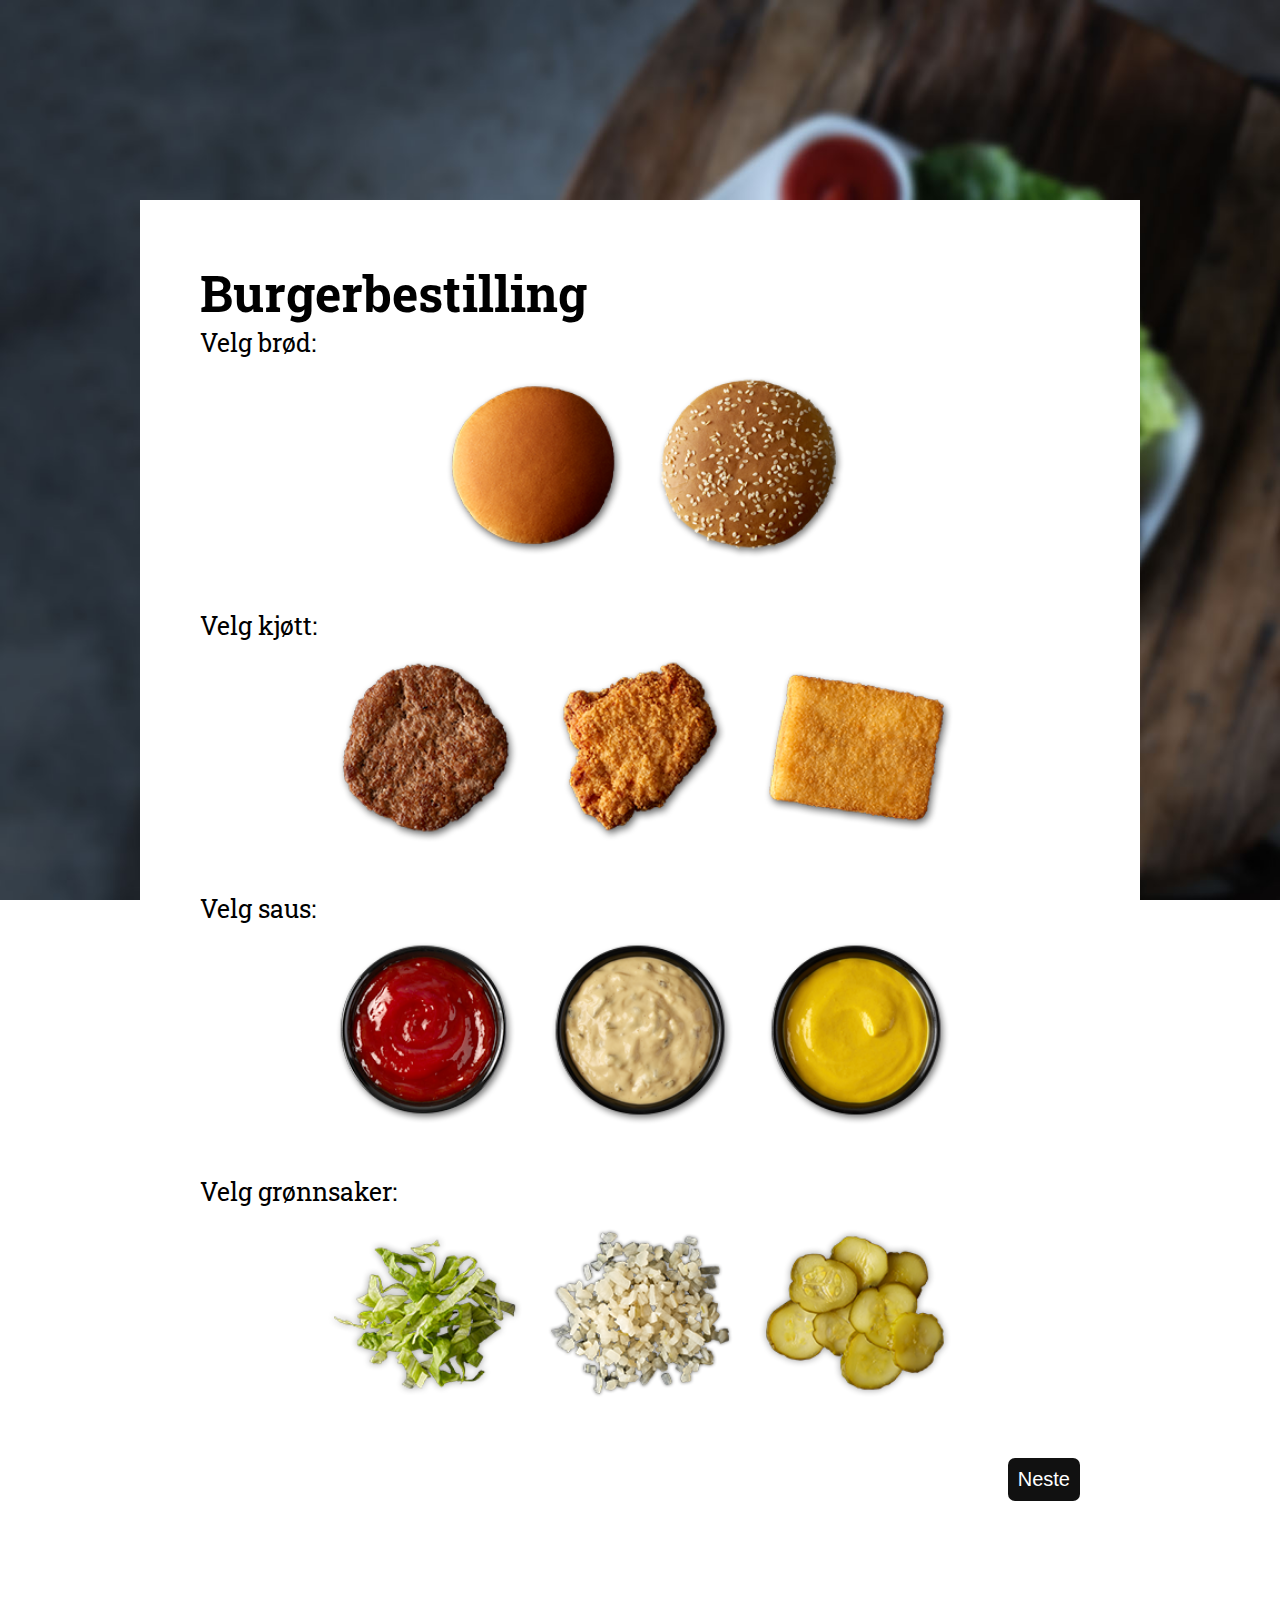
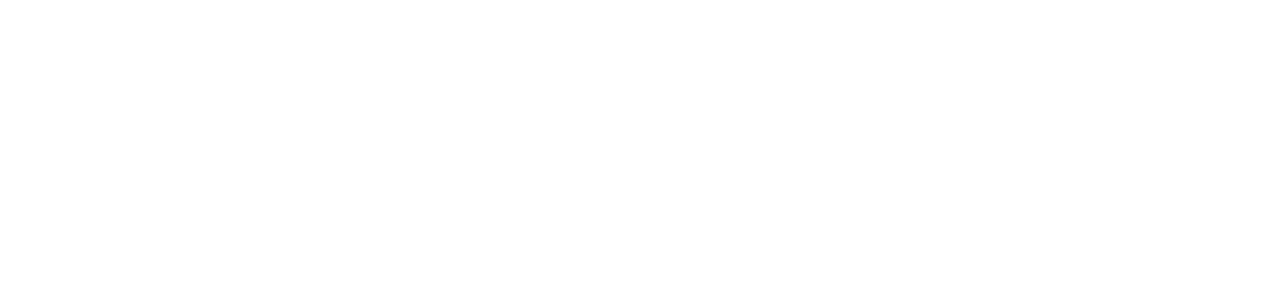
==== bestilling.html @ 9da6321b "Update" ====
<!DOCTYPE html>
<html lang="no">
  <head>
    <title>Bestilling</title>
    <meta charset="utf-8">
    <link rel="Stylesheet" type="text/css" href="css/navbarfooterstyle.css">
    <link rel="Stylesheet" type="text/css" href="css/style.css">
    <link rel="Stylesheet" type="text/css" href="css/bestillingstyle.css">
    <link rel="apple-touch-icon" sizes="180x180" href="img/favicons/apple-touch-icon.png">
    <link rel="icon" type="image/png" sizes="32x32" href="img/favicons/favicon-32x32.png">
    <link rel="icon" type="image/png" sizes="16x16" href="img/favicons/favicon-16x16.png">
    <link rel="manifest" href="img/favicons/site.webmanifest">
    <link rel="mask-icon" href="img/favicons/safari-pinned-tab.svg" color="#5bbad5">
    <link rel="shortcut icon" href="img/favicons/favicon.ico">
    <meta name="msapplication-TileColor" content="#2b5797">
    <meta name="msapplication-config" content="img/favicons/browserconfig.xml">
    <meta name="theme-color" content="#133567">
    <link id="navbarImport" rel="import" href="navbar.html">
    <link id="footerImport" rel="import" href="footer.html">
  </head>
  <body>
    <div id="holder">
      <div id="body">
        <div id="main">
          <h1>Burgerbestilling</h1>
          <div id="side1">
            <!-- Her velges brød -->
            <p>Velg brød:</p>
            <div class="menu">
              <label for="fint">
                <input id="fint" class="input" value="fint brød" type="radio" name="bun">
                <img src="img/bestilling/fint.png" alt="Fint brød">
              </label>
              <label for="grovt">
                <input id="grovt" class="input" value="grovt brød" type="radio" name="bun">
                <img src="img/bestilling/grovt.png" alt="Grovt brød">
              </label>
            </div>
            <br>
            <!-- Her velges kjøtt -->
            <p>Velg kjøtt:</p>
            <div class="menu">
              <label for="beef">
                <input id="beef" class="input" value="biff" type="radio" name="meat">
                <img src="img/bestilling/biff.png" alt="Biff">
              </label>
              <label for="kylling">
                <input id="kylling" class="input" value="kylling" type="radio" name="meat">
                <img src="img/bestilling/kylling.png" alt="Kylling">
              </label>
              <label for="fisk">
                <input id="fisk" class="input" value="fisk" type="radio" name="meat">
                <img src="img/bestilling/fisk.png" alt="Fisk">
              </label>
            </div>
            <br>
            <!-- Her velges saus -->
            <p>Velg saus:</p>
            <div class="menu">
              <label for="ketchup">
                <input id="ketchup" class="input" value="ketchup" type="checkbox" name="sauce">
                <img src="img/bestilling/ketchup.png" alt="Ketchup">
              </label>
              <label for="mayo">
                <input id="mayo" class="input" value="majones" type="checkbox" name="sauce">
                <img src="img/bestilling/mayo.png" alt="Majones">
              </label>
              <label for="sennep">
                <input id="sennep" class="input" value="sennep" type="checkbox" name="sauce">
                <img src="img/bestilling/sennep.png" alt="Sennep">
              </label>
            </div>
            <br>
            <!-- Her velges grønnsaker -->
            <p>Velg grønnsaker:</p>
            <div class="menu">
              <label for="salat">
                <input id="salat" class="input" value="salat" type="checkbox" name="veg">
                <img src="img/bestilling/salat.png" alt="Salat">
              </label>
              <label for="løk">
                <input id="løk" class="input" value="løk" type="checkbox" name="veg">
                <img src="img/bestilling/lok.png" alt="Løk">
              </label>
              <label for="sylteagurk">
                <input id="sylteagurk" class="input" value="sylteagurk" type="checkbox" name="veg">
                <img src="img/bestilling/pickles.png" alt="Sylteagurk">
              </label>
            </div>
            <br>
            <input class="pageButtons" type="button" id="nextButton" value="Neste">
          </div>
          <div id="side2">
            <div id="kontaktinfo">
              <p>Navn:</p>
              <input type="text" id="navn"><br><br>
              <p>Telefonnummer:</p>
              <input type="number" id="tlf">
            </div>
            <br>
            <input class="pageButtons" type="button" id="previousButton" value="Tilbake">
            <input type="button" id="submitButton" value="Send bestilling">
          </div>
        </div>
        <div id="myModal" class="modal">
          <div class="modal-content">
            <div id="close"></div>
            <div id="divModal"></div>
          </div>
        </div>
      </div>
    </div>
    <script src="scripts/script.js"></script>
    <script src="scripts/bestilling.js"></script>
  </body>
</html>
---- css/navbarfooterstyle.css ----
#navbar {
  z-index: 1;
  position: fixed;
  width: 100%;
  background-color: #111111;
  color: white;
}

#navbar ul {
  width: 1000px;
  margin: 0 auto;
  padding: 0;
  text-align: justify;
  list-style: none;
  margin-bottom: -20px;
}

#navbar ul::after {
  content: "";
  display: inline-block;
  width: 100%;
}

#navbar ul li {
  display: inline-block;
  transition: all 0.5s ease;
  padding: 0 10px;
}

#navbar ul li a {
  transition: all 0.5s ease;
  font-size: 30px;
  color: white;
  text-decoration: none;
}

#navbar ul li a:hover {
  text-decoration: underline;
}

#navbar ul li img {
  margin: 0;
  vertical-align: middle;
  transition: all 0.5s ease;
  height: 140px;
  width: 140px;
  padding: 20px;
}

#navbar[class*="small"] ul li a {
  font-size: 20px;
}

#navbar[class*="small"] ul li img {
  width: 60px;
  height: 60px;
  padding: 20px;
}

#navbar[class*="toggled"] {
  top: 0;
}

#menu {
  transition: all 0.2s ease;
  z-index: 1;
  position: fixed;
  background-color: #111111;
  width: 100vw;
  pointer-events: none;
}

#menu img {
  display: none;
  float: left;
  width: 100px;
  height: 100px;
}

#menuButton {
  float: right;
  width: 100px;
  height: 100px;
  cursor: pointer;
  display: none;
  pointer-events: all;
}

#buttonTop {
  transition: all 0.5s ease;
  transform-origin: 50px 25px;
}

#buttonMid {
  transition: all 0.3s ease;
  opacity: 1;
}

#buttonBot {
  transition: all 0.5s ease;
  transform-origin: 50px 75px;
}

#menuButton[class*="toggled"] #buttonTop {
  transform: translateY(25px) rotate(135deg);
}

#menuButton[class*="toggled"] #buttonMid {
  opacity: 0;
}

footer {
  background-color: #111111;
  width: 100vw;
  position: absolute;
  bottom: 0;
  right: 0;
}

footer > div {
  text-align: justify;
  color: white;
  max-width: 1000px;
  margin: 0 auto;
  padding: 40px 0 20px;
}

footer > div::after {
  content: '';
  display: inline-block;
  width: 100%;
}

footer > div > * {
  display: inline-block;
  vertical-align: middle;
}

footer > div p {
  margin: 0 auto;
}

#menuButton[class*="toggled"] #buttonBot {
  transform: translateY(-25px) rotate(-135deg);
}
@media only screen and (max-width: 1024px) {
  #navbar {
    z-index: 1;
    transition: all 0.5s ease;
    position: fixed;
    height: 100%;
    width: 100%;
    top: -100%;
    background-color: rgba(6, 6, 8, 0.85);
    color: white;
    list-style: none;
  }

  #navbar ul {
    transition: all 0s;
    list-style: none;
    height: 100%;
    padding: 0;
    margin: 0;
  }

  #navbar ul li {
    height: calc(100vh / 4);
    line-height: calc(100vh / 4);
    padding: 0;
    transition: all 0s;
    text-align: center;
    width: 100vw;
  }

  #navbar ul li a {
    transition: all 0s;
    font-size: 50px;
  }

  #navbar ul li:nth-child(3) {
    display: none;
  }

  #navbar[class*="small"] ul li a {
    font-size: 50px;
  }

  #menu {
    z-index: 2;
  }

  #menu[class*="toggled"] {
    background-color: transparent;
  }

  #menu img,
  #menuButton {
    display: block;
    z-index: 3;
  }
}
---- css/style.css ----
@import url('https://fonts.googleapis.com/css?family=Roboto+Slab');

* {
  margin: 0;
}

body {
  top: 0;
  background-image: url("../img/bg.jpg");
  background-size: cover;
  background-repeat: no-repeat;
  background-position: center;
  background-attachment: fixed;
  height: 100vh;
  font-family: 'Roboto Slab', serif;
}

#holder {
  min-height: 100%;
  position: relative;
}

path {
  fill: white;
}

#body {
  margin: 0 auto;
  padding: 200px 0 334px;
  left: 0;
  right: 0;
}

#main {
  margin: 0 auto;
  padding: 60px;
  max-width: 880px;
  background-color: white;
  font-size: 25px;
  overflow: hidden;
}

.modal {
  display: none;
  position: fixed;
  z-index: 1;
  left: 0;
  top: 0;
  width: 100%;
  height: 100%;
  overflow: auto;
  background-color: rgb(0,0,0);
  background-color: rgba(0,0,0,0.4);
}

.modal-content {
  overflow: hidden;
  background-color: #fefefe;
  margin: 130px auto;
  border: 1px solid #888;
}

#close {
  margin: 0 0 10px;
  width: 30px;
  height: 30px;
  float: right;
  background-image: url("../img/close.png");
  background-size: cover;
  background-repeat: no-repeat;
}

#close:hover {
  cursor: pointer;
}

#divModal {
  margin: 40px 0 0;
  font-size: 30px;
}

#divModal img {
  width: 100%;
}

input[type*="button"] {
  padding: 10px;
  border-radius: 7px;
  background-color: #111111;
  color: white;
  border: none;
  font-size: 20px;
}
@media only screen and (max-width: 1024px) {
  body {
    background-image: none;
  }

  #main {
    padding: 160px 60px 294px;
    z-index: -1;
    height: calc(100% - 100px - 160px);
  }

  #body {
    padding: 0;
  }
}
---- css/bestillingstyle.css ----
label > input {
  display: none;
}

label > input + img {
  width: 200px;
  height: 200px;
  cursor: pointer;
  border: 5px solid transparent;
}

label > input:checked + img {
  border: 5px solid #f00;
  border-style: inset;
}

label:hover img {
  border: 5px solid grey;
  border-style: inset;
}

.menu {
  text-align: center;
}

.menu label {
  display: inline-block;
}

#nextButton,
#submitButton {
  float: right;
}

#previousButton {
  float: left;
}

#side2 {
  display: none;
}

.modal-content {
  width: 60%;
  padding: 40px;
}
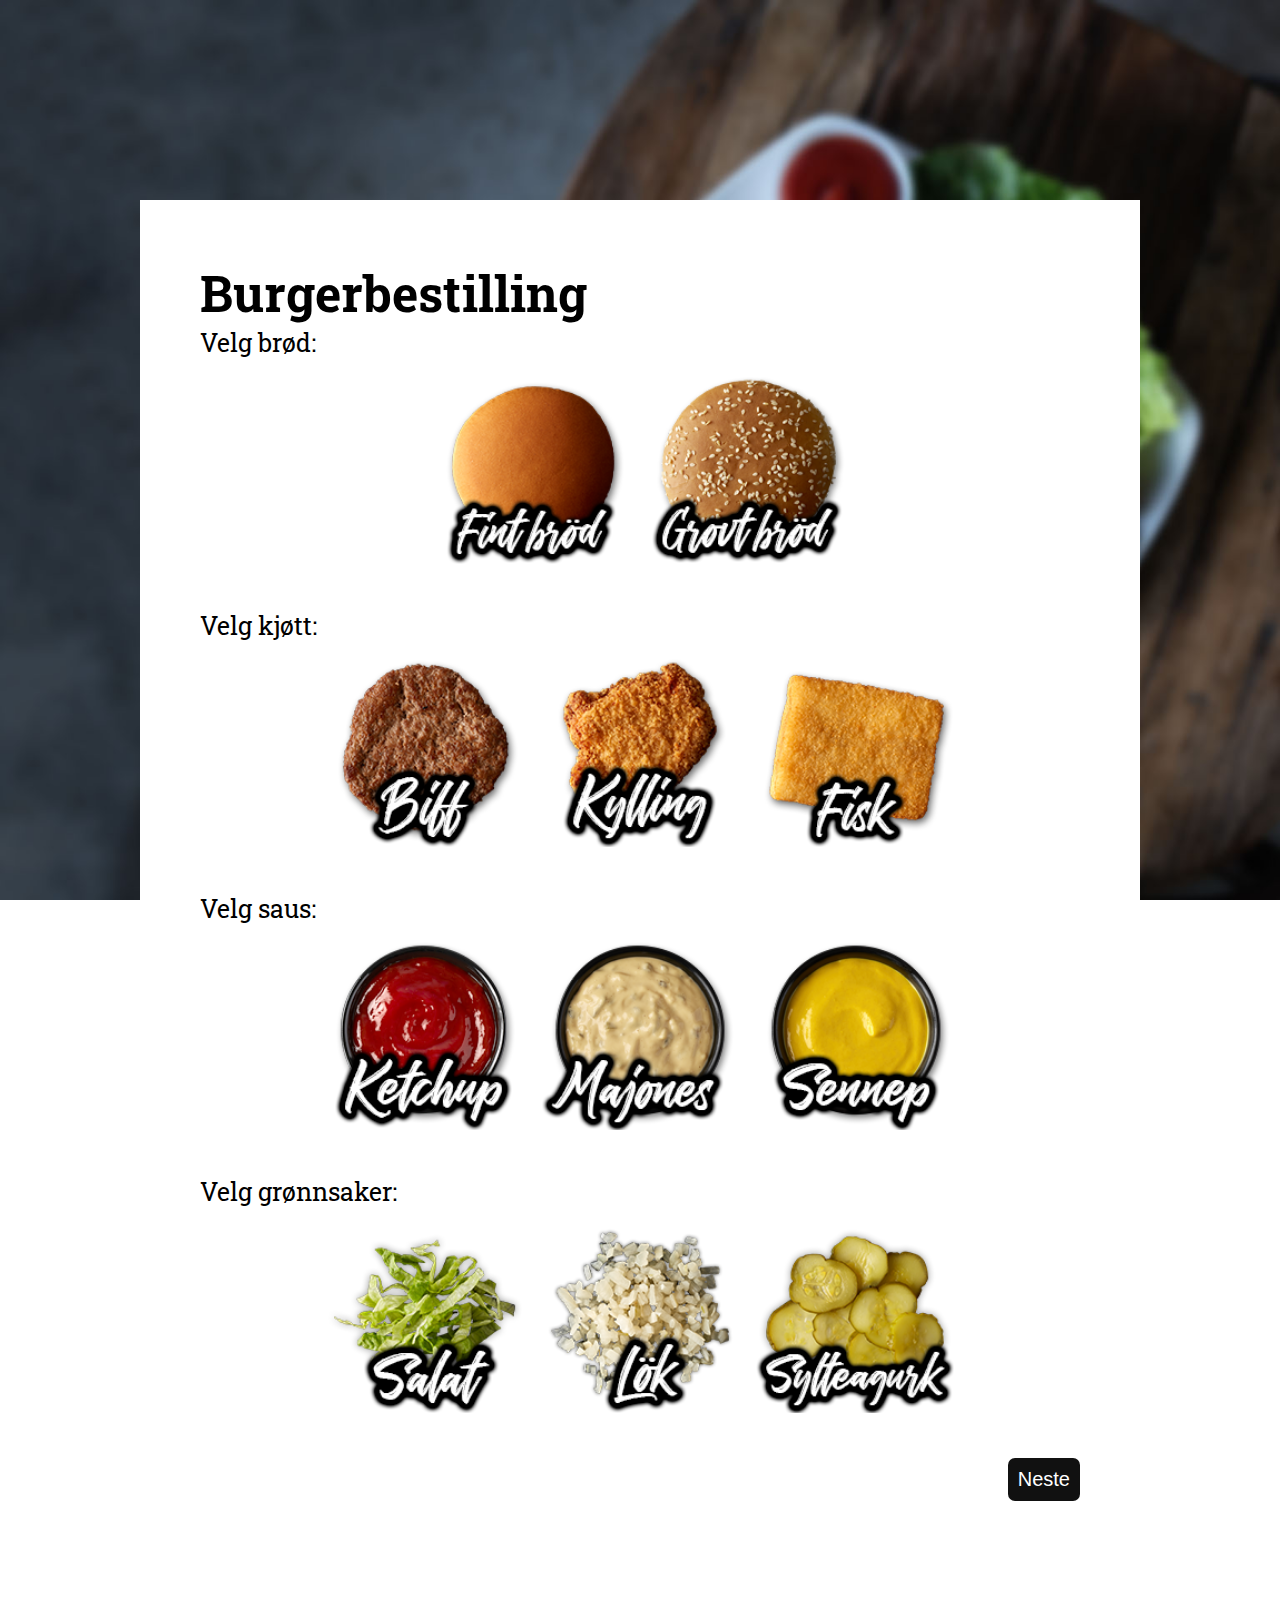
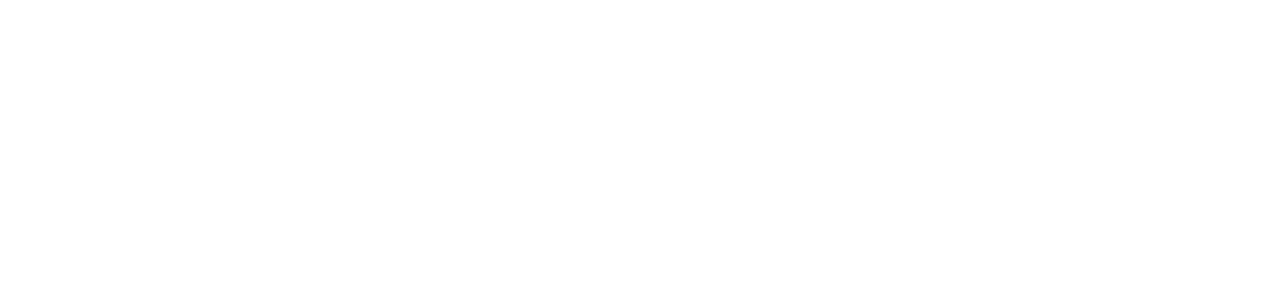
==== commit a3a2e83d: "update" ====
--- a/bestilling.html
+++ b/bestilling.html
@@ -6,15 +6,7 @@
     <link rel="Stylesheet" type="text/css" href="css/navbarfooterstyle.css">
     <link rel="Stylesheet" type="text/css" href="css/style.css">
     <link rel="Stylesheet" type="text/css" href="css/bestillingstyle.css">
-    <link rel="apple-touch-icon" sizes="180x180" href="img/favicons/apple-touch-icon.png">
     <link rel="icon" type="image/png" sizes="32x32" href="img/favicons/favicon-32x32.png">
-    <link rel="icon" type="image/png" sizes="16x16" href="img/favicons/favicon-16x16.png">
-    <link rel="manifest" href="img/favicons/site.webmanifest">
-    <link rel="mask-icon" href="img/favicons/safari-pinned-tab.svg" color="#5bbad5">
-    <link rel="shortcut icon" href="img/favicons/favicon.ico">
-    <meta name="msapplication-TileColor" content="#2b5797">
-    <meta name="msapplication-config" content="img/favicons/browserconfig.xml">
-    <meta name="theme-color" content="#133567">
     <link id="navbarImport" rel="import" href="navbar.html">
     <link id="footerImport" rel="import" href="footer.html">
   </head>
@@ -111,6 +103,6 @@
       </div>
     </div>
     <script src="scripts/script.js"></script>
-    <script src="scripts/bestilling.js"></script>
+    <script src="scripts/bestillingscript.js"></script>
   </body>
 </html>--- a/css/navbarfooterstyle.css
+++ b/css/navbarfooterstyle.css
@@ -75,6 +75,7 @@
   float: left;
   width: 100px;
   height: 100px;
+  pointer-events: all;
 }
 
 #menuButton {
